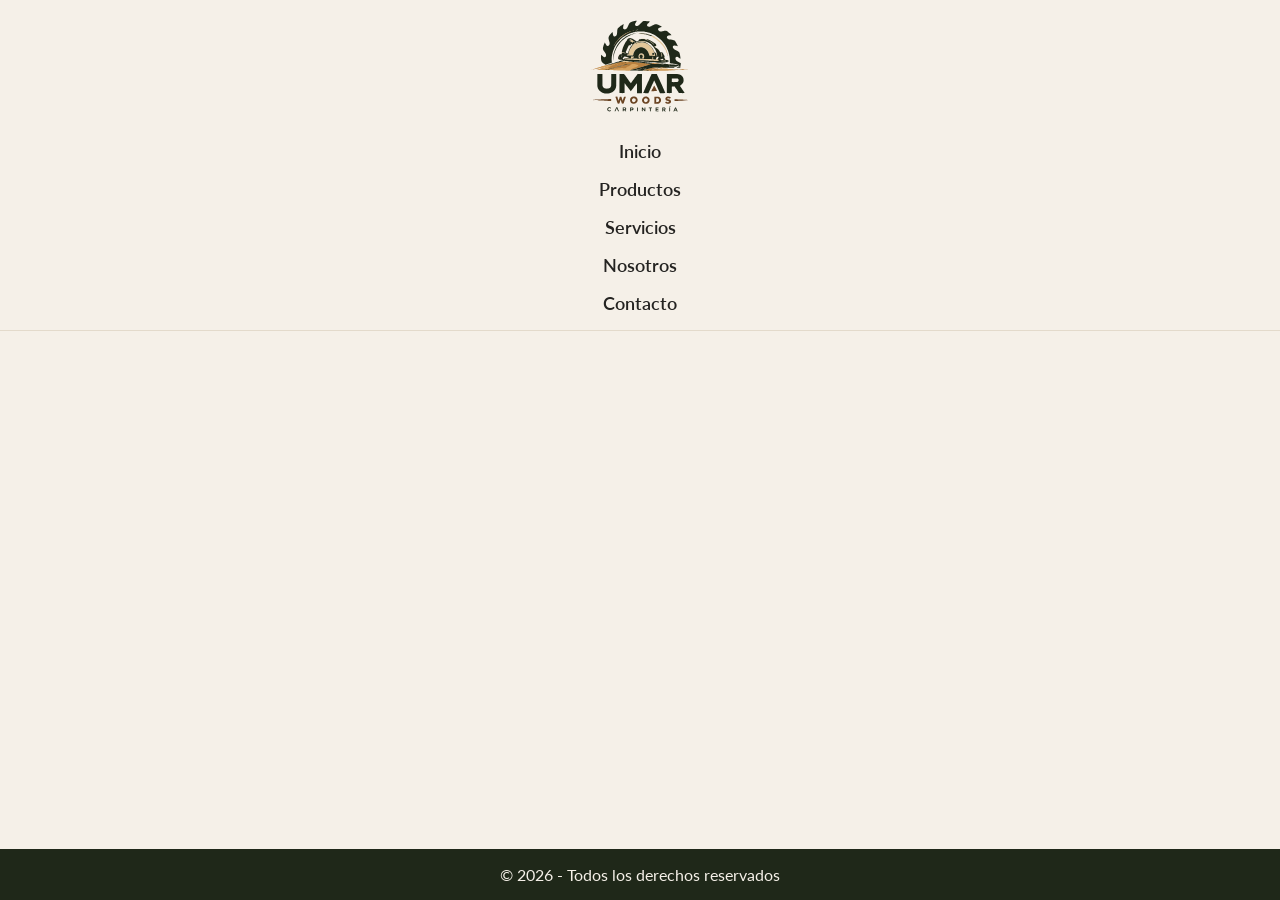
==== index.html @ 6ea7af7e "Se agregó el header y footer global" ====
<!DOCTYPE html>
<html lang="es">

<head>
    <meta charset="UTF-8">
    <meta name="viewport" content="width=device-width, initial-scale=1.0">
    <title>Inicio</title>
    <!-- TIPOGRAFIA MONTSERRAT -->
    <link rel="preconnect" href="https://fonts.googleapis.com">
    <link rel="preconnect" href="https://fonts.gstatic.com" crossorigin>
    <link href="https://fonts.googleapis.com/css2?family=Montserrat:ital,wght@0,100..900;1,100..900&display=swap"
        rel="stylesheet">
    <!-- TIPOGRAFIA LATO -->
    <link rel="preconnect" href="https://fonts.googleapis.com">
    <link rel="preconnect" href="https://fonts.gstatic.com" crossorigin>
    <link
        href="https://fonts.googleapis.com/css2?family=Lato:ital,wght@0,100;0,300;0,400;0,700;0,900;1,100;1,300;1,400;1,700;1,900&family=Montserrat:ital,wght@0,100..900;1,100..900&display=swap"
        rel="stylesheet">
    <!-- Estilos -->
    <link rel="stylesheet" type="text/css" href="css/kit.css">
</head>

<body>
    <header class="header">
        <div class="container-header">
            <div class="header__img">
                <img src="img/logo/logo-modo-claro.svg" alt="Umar woods">
            </div>
            <nav class="nav">
                <ul class="nav__list">
                    <li class="nav__item"><a href="index.html" class="nav__link">Inicio</a></li>
                    <li class="nav__item"><a href="productos.html" class="nav__link">Productos</a></li>
                    <li class="nav__item"><a href="servicios.html" class="nav__link">Servicios</a></li>
                    <li class="nav__item"><a href="nosotros.html" class="nav__link">Nosotros</a></li>
                    <li class="nav__item"><a href="contacto.html" class="nav__link">Contacto</a></li>
                </ul>
            </nav>
        </div>
    </header>
    <main class="main">

    </main>
    <footer class="footer">
        <p>© 2026 - Todos los derechos reservados</p>
    </footer>
</body>

</html>
---- css/kit.css ----
/* =================================
1. VARIABLES GLOBALES
================================= */

:root {
    /* Marca */
    --color-primary: #3B2A20;
    --color-primary-hover: #2A1D15;
    --color-secondary: #B77945;
    --color-secondary-hover: #9A6335;
    --color-accent: #66745B;
    --color-forest: #1F2819;          

    /* Superficies y texto */
    --color-background: #F5F0E8;
    --color-surface: #FFFFFF;
    --color-text: #242321;
    --color-text-muted: #6B645C;      
    --color-border: #E3DACB;
    --color-on-primary: #F5F0E8; 

    /* Estados */
    --color-success: #4F6B3A;
    --color-error: #B3402F;

    /* Tipografías */
    --font-heading: Montserrat, sans-serif;
    --font-general: Lato, sans-serif;

    /* Tamaño letra */
    font-size: 100%;
    --font-size-xs: 0.75rem;   /* 12px */
    --font-size-sm: 0.875rem;  /* 14px */
    --font-size-md: 1rem;      /* 16px */
    --font-size-lg: 1.125rem;  /* 18px */
    --font-size-xl: 1.25rem;   /* 20px */
    --font-size-2xl: 1.5rem;   /* 24px */
    --font-size-3xl: 2rem;     /* 32px */
    --font-size-4xl: 2.5rem;   /* 40px */

    /* Espaciados */
    --spacing-xs: 4px;
    --spacing-sm: 8px;
    --spacing-md: 16px;
    --spacing-lg: 24px;
    --spacing-xl: 32px;
    --spacing-2xl: 48px;
    --spacing-3xl: 64px;

    /* Bordes y sombras */
    --radius-sm: 6px;
    --radius-md: 12px;
    --shadow-card: 0 4px 12px rgba(0,0,0,.08);
}

/* =================================
2. ESTILOS GLOBALES
================================= */

* {
    margin: 0;
    padding: 0;
    box-sizing: border-box;
}

body {
    min-height: 100vh;
    display: flex;
    flex-direction: column;
    background-color: var(--color-background);
    color: var(--color-text);
    font-family: var(--font-general);
}


/* =================================
3. COMPONENTES
================================= */

/* header */

.header {
    display: flex;
    flex-direction: column;
    align-items: center;
    padding: var(--spacing-md);
    background-color: var(--color-surfacet);
    border-bottom: 1px solid var(--color-border);
}

.header__img {
    width: 100px;
    height: 100px;
    margin-bottom: var(--spacing-lg);
}

.header__img img {
    width: 100%;
    height: 100%;
}

.nav__list {
    display: flex;
    flex-direction: column;
    align-items: center;
    gap: var(--spacing-md);
    list-style: none;
    font-size: var(--font-size-lg);
}

.nav__link {
    color: var(--color-text);
    font-weight: 600;
    text-decoration: none;
}

/* Footer */
.footer {
    margin-top: auto;
    padding: var(--spacing-md);
    color: var(--color-background);
    background-color: var(--color-forest);
}

.footer p {
    text-align: center;
}


/* Botones */

.btn {
    display: inline-block;
    padding: var(--spacing-sm) var(--spacing-md);
    border-radius: var(--radius-sm);
    font-family: var(--font-heading);
    text-decoration: none;
}

.btn--primary {
    background-color: var(--color-secondary);
    color: white;
}
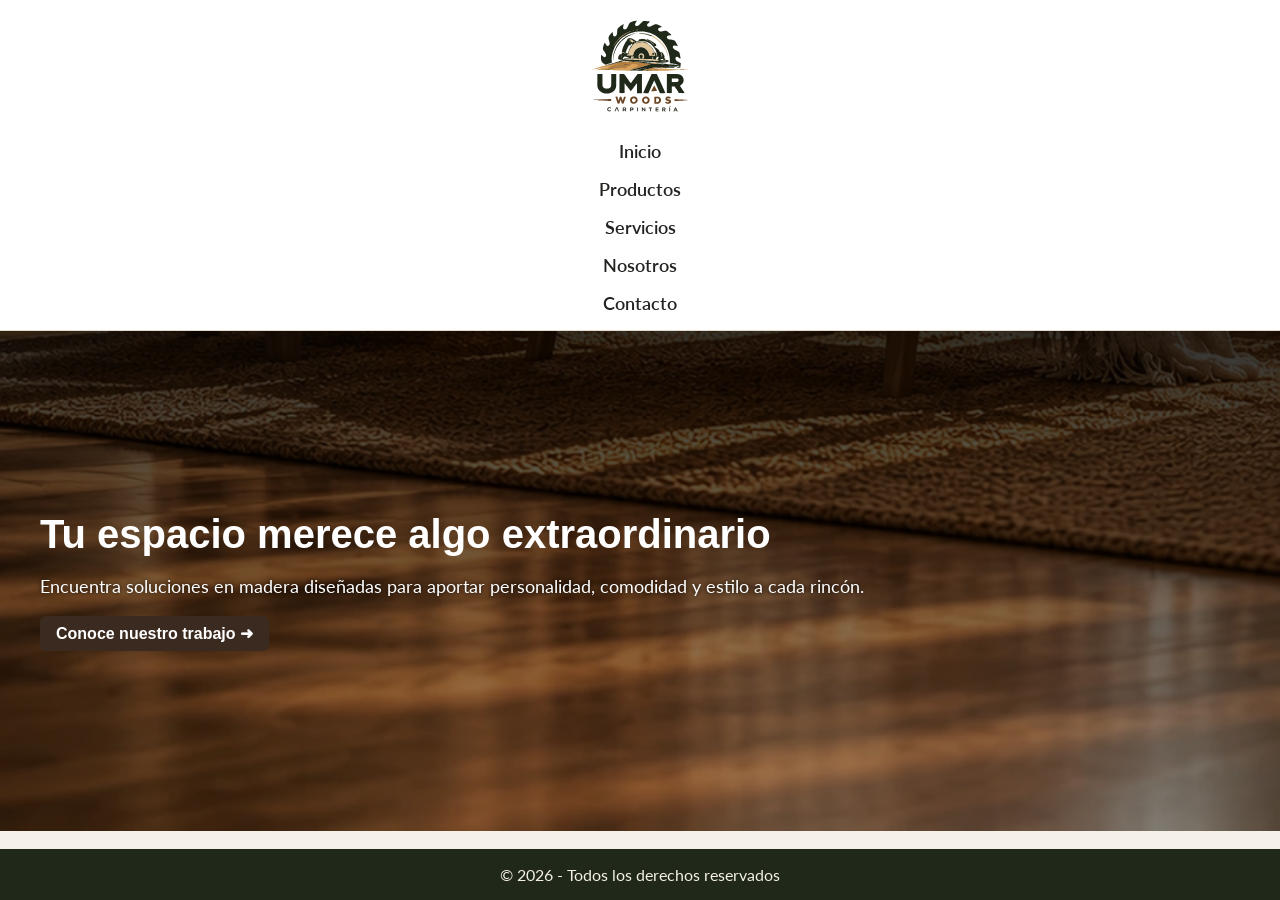
==== commit 9ec5d45d: "Se agregó seccion hero en index.html" ====
--- a/index.html
+++ b/index.html
@@ -18,6 +18,7 @@
         rel="stylesheet">
     <!-- Estilos -->
     <link rel="stylesheet" type="text/css" href="css/kit.css">
+    <link rel="stylesheet" type="text/css" href="css/pages/index.css">
 </head>
 
 <body>
@@ -38,7 +39,15 @@
         </div>
     </header>
     <main class="main">
-
+        <section class="hero">
+            <div class="container-hero">
+                <div class="hero__info">
+                    <h1 class="hero__title">Tu espacio merece algo extraordinario</h1>
+                    <p class="hero__text">Encuentra soluciones en madera diseñadas para aportar personalidad, comodidad y estilo a cada rincón.</p>
+                    <a class="hero__btn btn" href="">Conoce nuestro trabajo ➜</a>
+                </div>
+            </div>
+        </section>
     </main>
     <footer class="footer">
         <p>© 2026 - Todos los derechos reservados</p>
--- a/css/kit.css
+++ b/css/kit.css
@@ -85,7 +85,7 @@
     flex-direction: column;
     align-items: center;
     padding: var(--spacing-md);
-    background-color: var(--color-surfacet);
+    background-color: var(--color-surface);
     border-bottom: 1px solid var(--color-border);
 }
 
--- a/css/pages/index.css
+++ b/css/pages/index.css
@@ -0,0 +1,41 @@
+
+.hero {
+    height: 500px;
+    padding: var(--spacing-lg);
+    background-image:linear-gradient(#000c, #0004) ,url("../../img/hero/hero-inicio-mobile.webp");
+    background-size: cover;
+    background-position: bottom;
+    color: var(--color-surface);
+}
+
+.container-hero {
+    max-width: 1200px;
+    margin: auto;
+    display: flex;
+    align-items: center;
+    height: 100%;
+}
+
+.hero__info {
+    display: flex;
+    flex-direction: column;
+    align-items: start;
+    gap: var(--spacing-md);
+}
+
+.hero__title {
+    font-size: var(--font-size-4xl);
+    text-wrap: balance;
+}
+
+.hero__text {
+    line-height: 1.5;
+    font-size: var(--font-size-lg);
+    text-shadow: 0px 0px 5px #000;
+}
+
+.hero__btn {
+    background-color: var(--color-primary);
+    color: var(--color-surface);
+    font-weight: bold;
+}
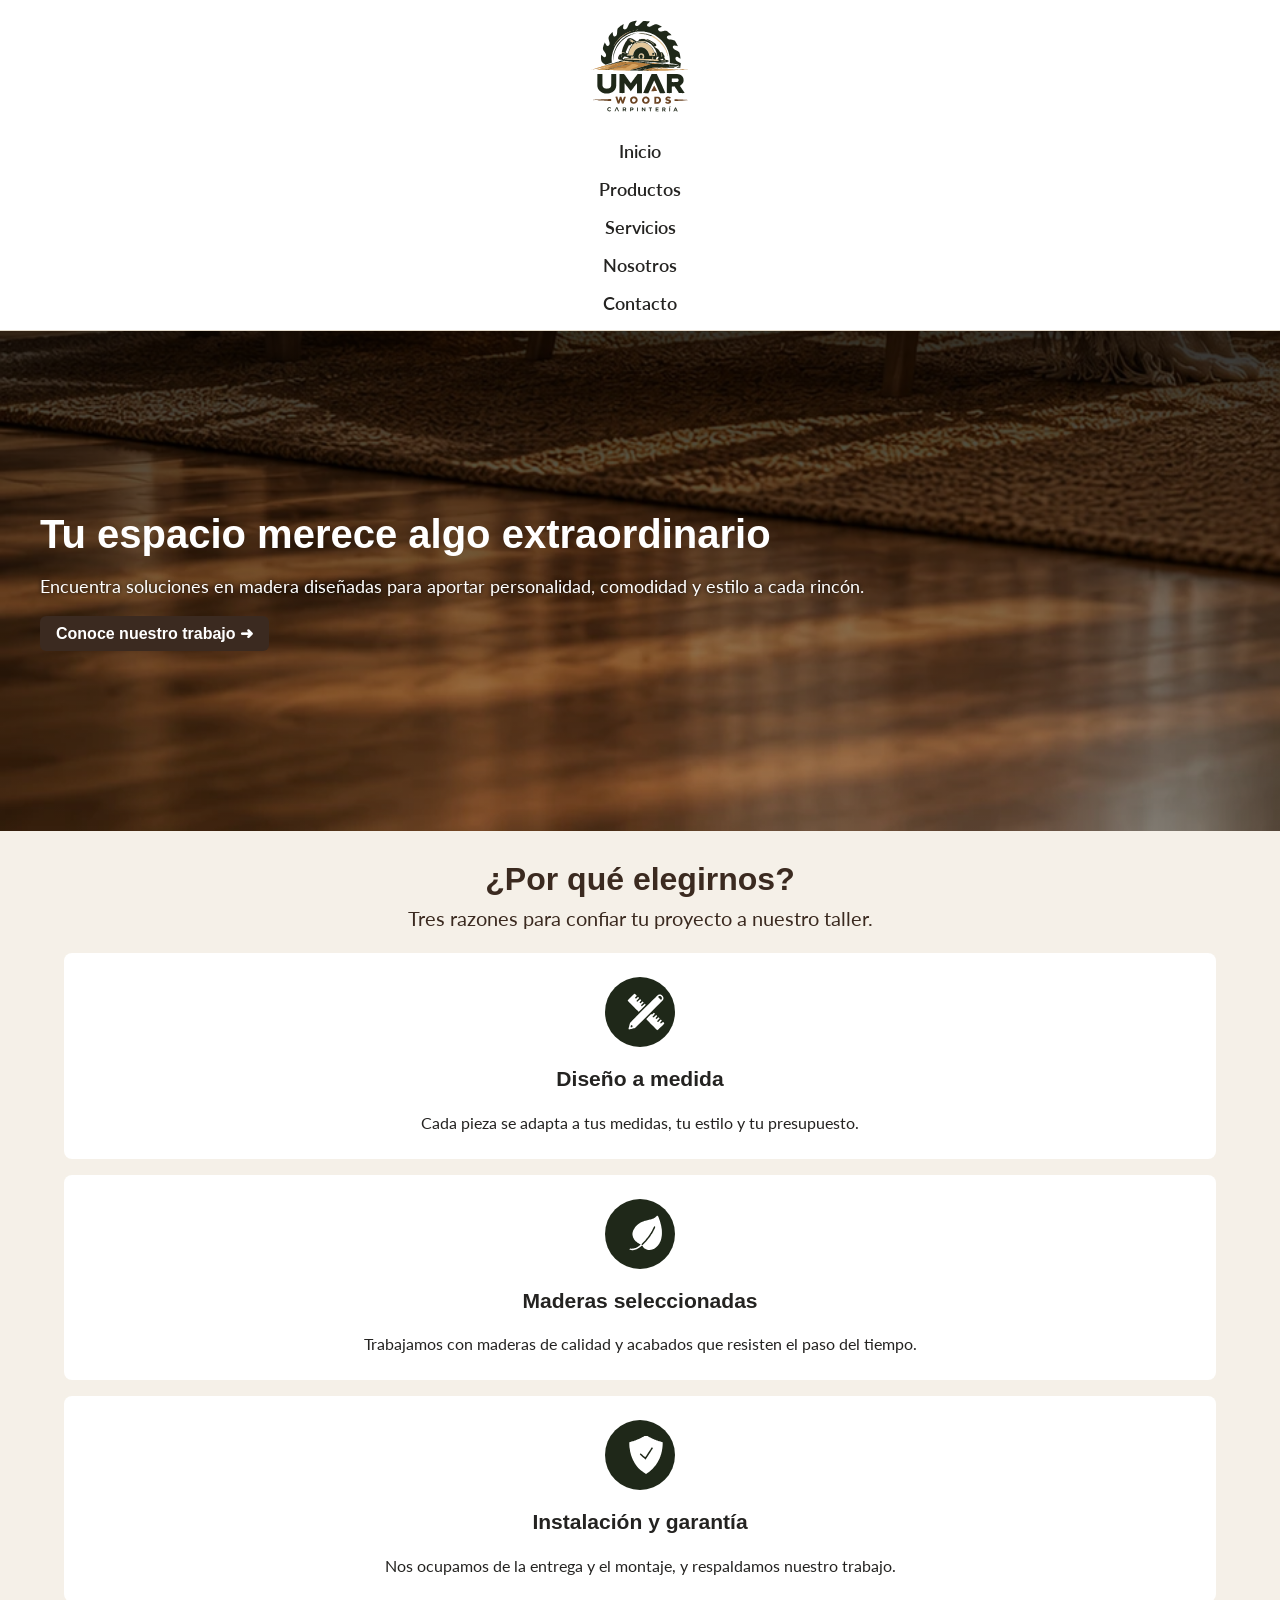
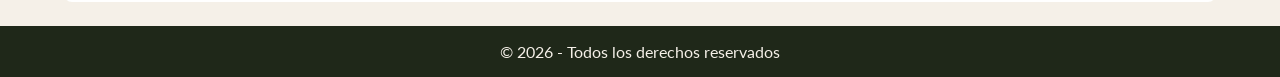
==== commit 40f5d320: "Se agregó sección: "por qué elegirnos" en index.html" ====
--- a/index.html
+++ b/index.html
@@ -43,9 +43,36 @@
             <div class="container-hero">
                 <div class="hero__info">
                     <h1 class="hero__title">Tu espacio merece algo extraordinario</h1>
-                    <p class="hero__text">Encuentra soluciones en madera diseñadas para aportar personalidad, comodidad y estilo a cada rincón.</p>
+                    <p class="hero__text">Encuentra soluciones en madera diseñadas para aportar personalidad, comodidad
+                        y estilo a cada rincón.</p>
                     <a class="hero__btn btn" href="">Conoce nuestro trabajo ➜</a>
                 </div>
+            </div>
+        </section>
+        <section class="why-choose-us">
+            <div class="why-choose-us__header">
+                <h2>¿Por qué elegirnos?</h2>
+                <p>Tres razones para confiar tu proyecto a nuestro taller.</p>
+            </div>
+            <div class="why-choose-us__flex">
+
+                <article class="why-choose-us__card">
+                    <div class="container-img"><img src="img/iconos/diseño.svg" alt=""></div>
+                    <h3>Diseño a medida</h3>
+                    <p>Cada pieza se adapta a tus medidas, tu estilo y tu presupuesto.</p>
+                </article>
+
+                <article class="why-choose-us__card">
+                    <div class="container-img"><img src="img/iconos/hoja.svg" alt=""></div>
+                    <h3>Maderas seleccionadas</h3>
+                    <p>Trabajamos con maderas de calidad y acabados que resisten el paso del tiempo.</p>
+                </article>
+
+                <article class="why-choose-us__card">
+                    <div class="container-img"><img src="img/iconos/seguro.svg" alt=""></div>
+                    <h3>Instalación y garantía</h3>
+                    <p>Nos ocupamos de la entrega y el montaje, y respaldamos nuestro trabajo.</p>
+                </article>
             </div>
         </section>
     </main>
--- a/css/pages/index.css
+++ b/css/pages/index.css
@@ -38,4 +38,60 @@
     background-color: var(--color-primary);
     color: var(--color-surface);
     font-weight: bold;
-}+}
+
+.why-choose-us {
+    max-width: 1200px;
+    margin: auto;
+    min-height: 300px;
+    padding: var(--spacing-lg);
+}
+
+.why-choose-us__header {
+    line-height: 1.5;
+    color: var(--color-primary);
+    text-align: center;
+    margin-bottom: var(--font-size-xl);
+}
+
+.why-choose-us__header h2 {
+    font-size: var(--font-size-3xl);
+}
+
+.why-choose-us__header p{
+    font-size: var(--font-size-xl);
+}
+
+.why-choose-us__flex {
+    display: flex;
+    flex-direction: column;
+    gap: var(--spacing-md);
+    line-height: 1.5;
+}
+
+.why-choose-us__card {
+    display: flex;
+    flex-direction: column;
+    align-items: center;
+    text-align: center;
+    gap: var(--spacing-md);
+    padding: var(--spacing-lg);
+    background-color: var(--color-surface);
+    color: var(--color-text);
+    border-radius: 8px;
+    font-size: var(--font-size-lg);
+}
+
+.why-choose-us__card p{
+    text-wrap: pretty;
+    font-size: var(--font-size-md);
+}
+
+.why-choose-us__card .container-img {
+    width: 70px;
+    height: 70px;
+    padding: var(--spacing-md);
+    display: flex;
+    border-radius: 50%;
+    background-color: var(--color-forest);
+}
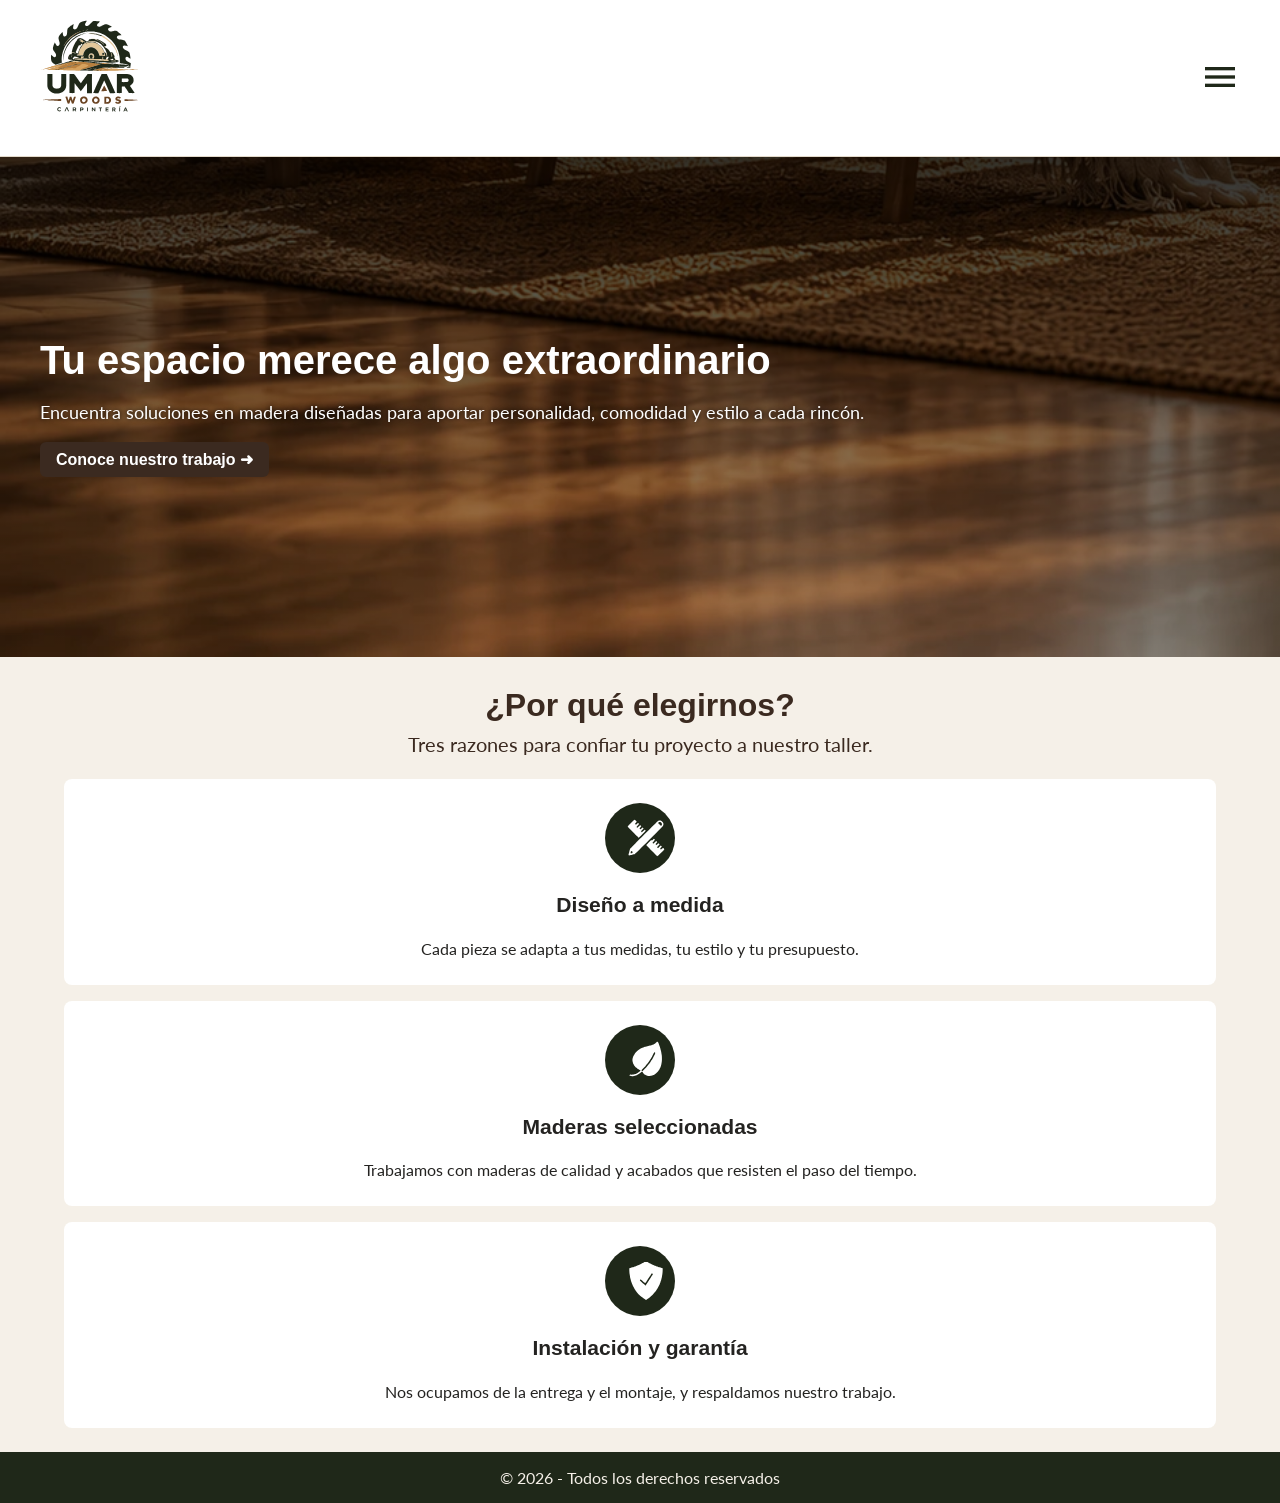
==== commit 8eb6728b: "Se agregó menú desplegable" ====
--- a/index.html
+++ b/index.html
@@ -27,7 +27,20 @@
             <div class="header__img">
                 <img src="img/logo/logo-modo-claro.svg" alt="Umar woods">
             </div>
+            <div class="header__menu">
+                <input class="checkbox-menu" type="checkbox" id="menu">
+                <div class="header__menu--icon">
+                    <label for="menu">
+                        <img src="img/iconos/menu.svg"alt="menú">
+                    </label>
+                </div>
+            </div>
             <nav class="nav">
+                <div class="nav__close--icon">
+                    <label for="menu">
+                        <img src="img/iconos/close.svg" alt="Cerrar">
+                    </label>
+                </div>
                 <ul class="nav__list">
                     <li class="nav__item"><a href="index.html" class="nav__link">Inicio</a></li>
                     <li class="nav__item"><a href="productos.html" class="nav__link">Productos</a></li>
--- a/css/kit.css
+++ b/css/kit.css
@@ -81,13 +81,52 @@
 /* header */
 
 .header {
-    display: flex;
-    flex-direction: column;
-    align-items: center;
     padding: var(--spacing-md);
     background-color: var(--color-surface);
     border-bottom: 1px solid var(--color-border);
 }
+
+.container-header {
+    max-width: 1200px;
+    margin: auto;
+    display: flex;
+    justify-content: space-between;
+    align-items: center;
+    overflow: hidden;
+}
+
+.header__menu--icon label, .nav__close--icon label {
+    display: inline-block;
+    width: 40px;
+    height: 40px;
+}
+
+.header__menu--icon img, .nav__close--icon img {
+    width: 100%;
+    height: 100%;
+}
+
+.nav__close--icon label {
+    position: absolute;
+    right: 0;
+}
+
+.header input[type="checkbox"] {
+    display: none;
+}
+
+.header:has(input[type="checkbox"]:checked) .nav  {
+    display: block;
+}
+
+body:has(.checkbox-menu:checked) {
+    overflow: hidden;
+}
+
+.header:has(input[type="checkbox"]:not(:checked)) .nav {
+    display: none;
+}
+
 
 .header__img {
     width: 100px;
@@ -100,11 +139,25 @@
     height: 100%;
 }
 
+.nav {
+    display: none;
+    position: absolute;
+    right: 0;
+    bottom: 0;
+    width: 50vw;
+    height: 100vh;
+    background-color: var(--color-surface);
+    padding: var(--spacing-lg);
+    animation: desplazamiento 0.4s ease;  
+}
+
 .nav__list {
+    height: 100%;
     display: flex;
     flex-direction: column;
+    justify-content: center;
     align-items: center;
-    gap: var(--spacing-md);
+    gap: var(--spacing-2xl);
     list-style: none;
     font-size: var(--font-size-lg);
 }
@@ -145,4 +198,10 @@
 
 
 
-
+@keyframes desplazamiento {
+    from {
+        transform: translateX(100%);
+    } to {
+        transform: translateX(0%);
+    }
+}
